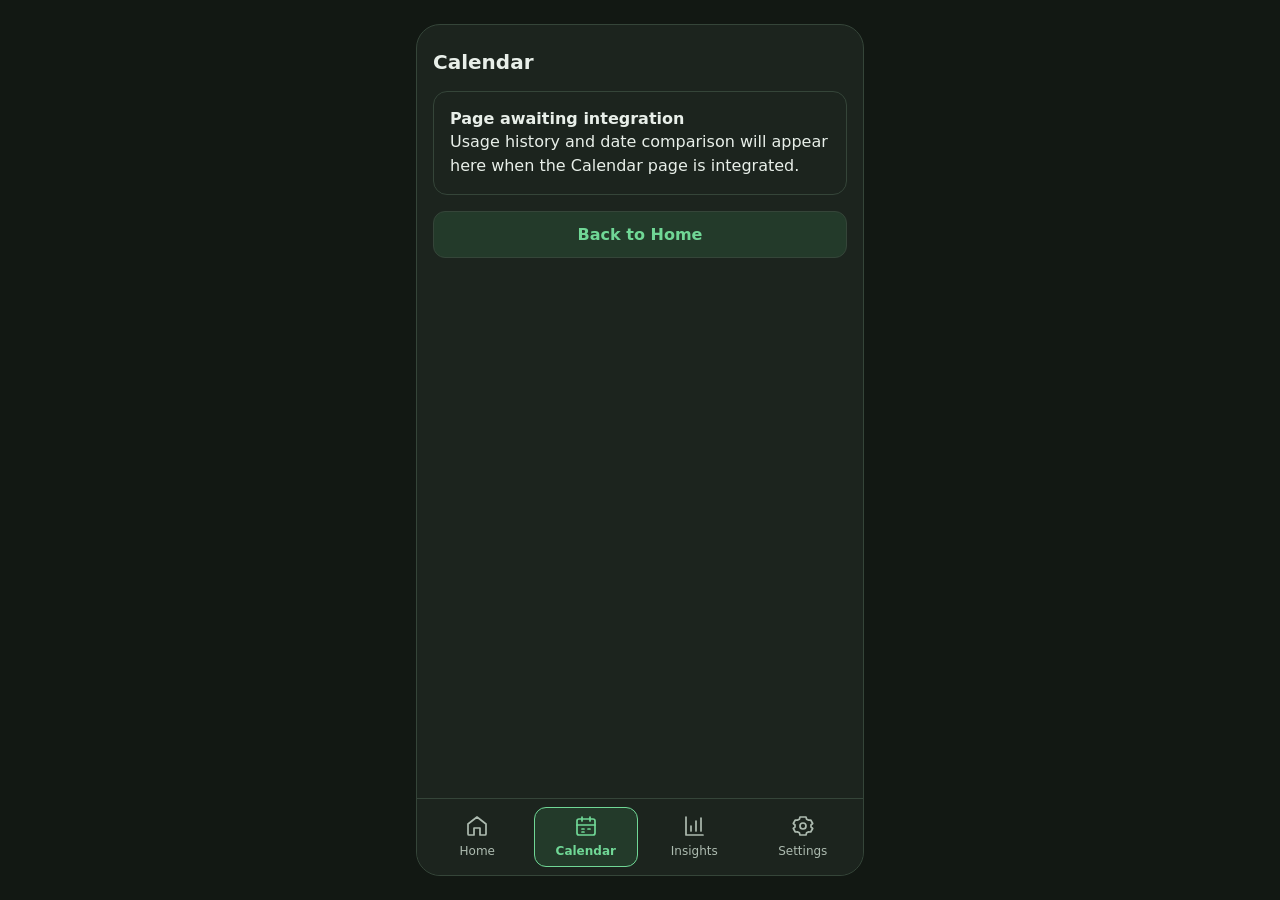
==== pages/calendar.html @ cbe985e0 "feat: implement Task 5 dashboard and shared UI foundation Add mobile-first Home, reusable styles, an" ====
<!doctype html>
<html lang="en">
<head>
  <meta charset="utf-8">
  <link rel="icon" href="data:image/svg+xml,%3Csvg xmlns=%22http://www.w3.org/2000/svg%22 viewBox=%220 0 32 32%22%3E%3Crect width=%2232%22 height=%2232%22 rx=%228%22 fill=%22%23233a2a%22/%3E%3Cpath d=%22m8 16 5 5 11-11%22 fill=%22none%22 stroke=%22%2370d796%22 stroke-width=%223%22/%3E%3C/svg%3E">
  <meta name="viewport" content="width=device-width, initial-scale=1, viewport-fit=cover">
  <meta name="theme-color" content="#121813">
  <title>Calendar · Intention Checker</title>
  <link rel="stylesheet" href="../css/global.css">
  <script src="../js/navigation.js" defer></script>
</head>
<body data-page="calendar">
  <a class="skip-link" href="#main">Skip to content</a>
  <div class="app-shell">
    <header class="page-header"><h1>Calendar</h1></header>
    <main id="main" class="page-content handoff" tabindex="-1">
      <section class="card"><h2>Page awaiting integration</h2><p>Usage history and date comparison will appear here when the Calendar page is integrated.</p></section>
      <a class="button button-secondary" href="../index.html">Back to Home</a>
    </main>
    <nav class="bottom-nav" data-bottom-nav aria-label="Main navigation"></nav>
  </div>
</body>
</html>
---- css/global.css ----
/* Shared foundation. See docs/UI_FOUNDATION.md before integration. */
:root {
  color-scheme: dark;
  --color-bg: #121813;
  --color-surface: #1c241e;
  --color-text: #e8efe9;
  --color-muted: #adbbb0;
  --color-border: #354539;
  --color-accent: #70d796;
  --color-primary: #2f9e5a;
  --color-primary-text: #08180e;
  --color-selected: #233a2a;
  --color-warning: #ffbd7a;
  --color-danger: #ffaaa4;
  --space-1: .25rem;
  --space-2: .5rem;
  --space-3: .75rem;
  --space-4: 1rem;
  --space-5: 1.5rem;
  --space-6: 2rem;
  --radius: .875rem;
  --font-body: system-ui, -apple-system, "Segoe UI", sans-serif;
}
* { box-sizing: border-box; }
body { margin: 0; background: var(--color-bg); color: var(--color-text); font: 1rem/1.5 var(--font-body); }
a { color: inherit; }
button, input, select, textarea { font: inherit; }
button, a { -webkit-tap-highlight-color: transparent; }
:focus-visible { outline: 3px solid var(--color-accent); outline-offset: 4px; }
h1, h2, h3, p { margin: 0; }
h1 { font-size: 1.25rem; line-height: 1.3; font-weight: 700; }
h2 { font-size: 1rem; line-height: 1.4; font-weight: 650; }
h3 { font-size: 1rem; }
.app-shell { max-width: 28rem; min-height: 100dvh; margin: 0 auto; background: var(--color-surface); display: flex; flex-direction: column; }
.page-header { display: flex; justify-content: space-between; align-items: center; gap: var(--space-3); padding: calc(var(--space-5) + env(safe-area-inset-top, 0px)) var(--space-4) var(--space-4); }
.page-content { flex: 1; padding: 0 var(--space-4) var(--space-5); min-width: 0; }
.card { background: var(--color-surface); border: 1px solid var(--color-border); border-radius: var(--radius); padding: var(--space-4); }
.muted { color: var(--color-muted); }
.button { display: inline-flex; justify-content: center; align-items: center; gap: var(--space-2); min-height: 44px; padding: .65rem 1rem; border: 1px solid transparent; border-radius: .75rem; background: var(--color-accent); color: var(--color-primary-text); font-weight: 650; text-decoration: none; cursor: pointer; }
.button-secondary { color: var(--color-accent); background: var(--color-selected); border-color: var(--color-border); }
.button-quiet { color: var(--color-text); background: transparent; border-color: var(--color-border); }
.icon { display: inline-block; width: 24px; height: 24px; flex-shrink: 0; vertical-align: middle; }
.bottom-nav { position: sticky; bottom: 0; display: grid; grid-template-columns: repeat(4, minmax(0, 1fr)); gap: var(--space-1); padding: var(--space-2) var(--space-2) calc(var(--space-2) + env(safe-area-inset-bottom, 0px)); background: var(--color-surface); border-top: 1px solid var(--color-border); z-index: 10; }
.nav-link { min-height: 60px; display: flex; flex-direction: column; align-items: center; justify-content: center; gap: var(--space-1); border-radius: .75rem; color: var(--color-muted); font-size: .75rem; text-decoration: none; border: 1px solid transparent; }
.nav-link[aria-current="page"] { background: var(--color-selected); border-color: var(--color-accent); color: var(--color-accent); font-weight: 700; }
@media (hover: hover) {
  .button:hover, .nav-link:hover { filter: brightness(1.15); }
  .card[href]:hover { border-color: var(--color-accent); }
}
.skip-link { position: fixed; top: .5rem; left: .5rem; transform: translateY(-180%); background: var(--color-accent); color: var(--color-primary-text); padding: .75rem; z-index: 100; }
.skip-link:focus { transform: none; }
.notice { padding: var(--space-4); border: 1px solid var(--color-border); border-radius: var(--radius); }
.handoff { display: grid; align-content: start; gap: var(--space-4); }
@media (min-width: 600px) {
  body { padding: var(--space-5) 0; }
  .app-shell { min-height: calc(100dvh - 3rem); border: 1px solid var(--color-border); border-radius: 1.5rem; }
  .bottom-nav { border-radius: 0 0 1.5rem 1.5rem; }
}
@media (prefers-reduced-motion: reduce) {
  *, *::before, *::after { scroll-behavior: auto !important; }
}
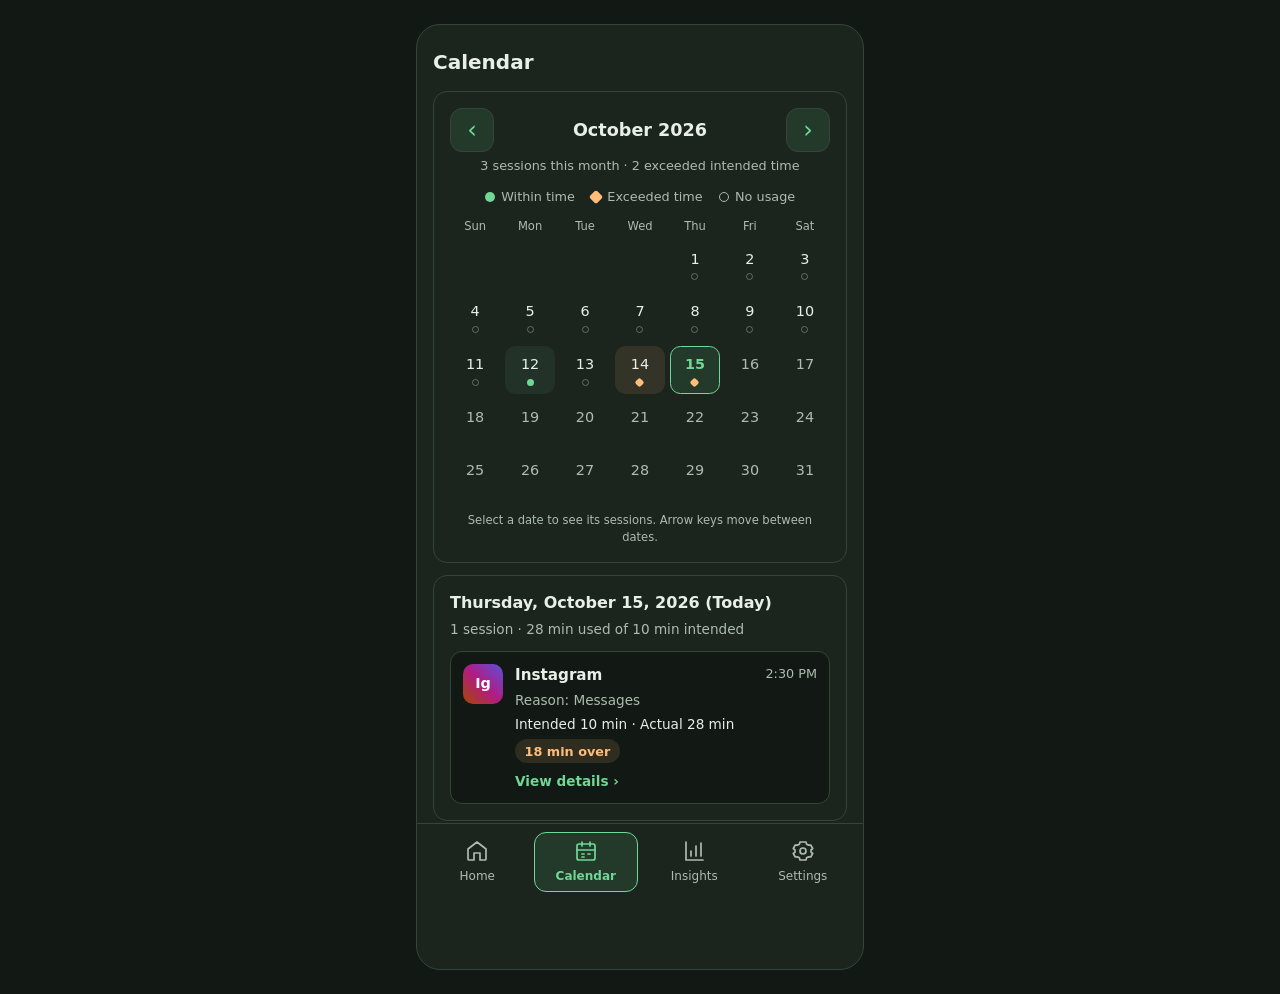
==== commit 6018f633: "Implement calendar page with date sessions and compare flow" ====
--- a/pages/calendar.html
+++ b/pages/calendar.html
@@ -5,17 +5,51 @@
   <link rel="icon" href="data:image/svg+xml,%3Csvg xmlns=%22http://www.w3.org/2000/svg%22 viewBox=%220 0 32 32%22%3E%3Crect width=%2232%22 height=%2232%22 rx=%228%22 fill=%22%23233a2a%22/%3E%3Cpath d=%22m8 16 5 5 11-11%22 fill=%22none%22 stroke=%22%2370d796%22 stroke-width=%223%22/%3E%3C/svg%3E">
   <meta name="viewport" content="width=device-width, initial-scale=1, viewport-fit=cover">
   <meta name="theme-color" content="#121813">
+  <meta name="description" content="Browse past app sessions by date and see where usage stayed within or exceeded the intended time.">
   <title>Calendar · Intention Checker</title>
   <link rel="stylesheet" href="../css/global.css">
+  <link rel="stylesheet" href="../css/calendar.css">
   <script src="../js/navigation.js" defer></script>
+  <script src="../js/session-data.js" defer></script>
+  <script src="../js/calendar.js" defer></script>
 </head>
 <body data-page="calendar">
   <a class="skip-link" href="#main">Skip to content</a>
   <div class="app-shell">
     <header class="page-header"><h1>Calendar</h1></header>
-    <main id="main" class="page-content handoff" tabindex="-1">
-      <section class="card"><h2>Page awaiting integration</h2><p>Usage history and date comparison will appear here when the Calendar page is integrated.</p></section>
-      <a class="button button-secondary" href="../index.html">Back to Home</a>
+    <main id="main" class="page-content calendar-page" tabindex="-1">
+      <section class="notice compare-banner" id="compare-banner" hidden>
+        <p id="compare-text"></p>
+        <a class="button button-quiet" id="compare-cancel" href="session-details.html">Cancel comparison</a>
+      </section>
+
+      <section class="card calendar-card" aria-labelledby="month-label">
+        <div class="month-nav">
+          <button type="button" class="month-button" id="prev-month" aria-label="Previous month"><span aria-hidden="true">‹</span></button>
+          <h2 id="month-label" aria-live="polite"></h2>
+          <button type="button" class="month-button" id="next-month" aria-label="Next month"><span aria-hidden="true">›</span></button>
+        </div>
+        <p class="muted month-summary" id="month-summary"></p>
+        <ul class="legend" aria-label="Legend">
+          <li><span class="marker is-within" aria-hidden="true"></span>Within time</li>
+          <li><span class="marker is-over" aria-hidden="true"></span>Exceeded time</li>
+          <li><span class="marker is-none" aria-hidden="true"></span>No usage</li>
+        </ul>
+        <div class="weekdays" aria-hidden="true">
+          <span>Sun</span><span>Mon</span><span>Tue</span><span>Wed</span><span>Thu</span><span>Fri</span><span>Sat</span>
+        </div>
+        <div class="day-grid" id="day-grid" role="group" aria-labelledby="month-label"></div>
+        <p class="muted grid-hint">Select a date to see its sessions. Arrow keys move between dates.</p>
+      </section>
+
+      <section class="card day-panel" id="day-panel" aria-live="polite" aria-labelledby="day-heading">
+        <h2 id="day-heading"></h2>
+        <p class="muted" id="day-summary"></p>
+        <ul class="session-list" id="session-list"></ul>
+      </section>
+
+      <p class="muted demo-note">Demo data: sessions are sample history for usability testing, not real phone usage.</p>
+      <noscript><p class="notice">JavaScript is off. The calendar needs JavaScript; <a href="../index.html">return to Home</a>.</p></noscript>
     </main>
     <nav class="bottom-nav" data-bottom-nav aria-label="Main navigation"></nav>
   </div>
--- a/css/calendar.css
+++ b/css/calendar.css
@@ -0,0 +1,67 @@
+.calendar-page { display: grid; align-content: start; gap: var(--space-3); }
+
+.calendar-page .compare-banner { display: grid; gap: var(--space-3); background: var(--color-selected); border-color: var(--color-accent); font-size: .9rem; }
+.calendar-page .compare-banner[hidden] { display: none; }
+
+.calendar-page .month-nav { display: flex; align-items: center; justify-content: space-between; gap: var(--space-2); }
+.calendar-page .month-nav h2 { font-size: 1.1rem; text-align: center; }
+.calendar-page .month-button { display: grid; place-items: center; width: 44px; height: 44px; border: 1px solid var(--color-border); border-radius: .75rem; background: var(--color-selected); color: var(--color-accent); font-size: 1.5rem; line-height: 1; cursor: pointer; }
+.calendar-page .month-summary { margin-top: var(--space-1); text-align: center; font-size: .8rem; }
+
+.calendar-page .legend { display: flex; flex-wrap: wrap; justify-content: center; gap: var(--space-2) var(--space-4); list-style: none; margin: var(--space-3) 0; padding: 0; font-size: .8rem; color: var(--color-muted); }
+.calendar-page .legend li { display: inline-flex; align-items: center; gap: .4rem; }
+
+.calendar-page .marker { display: inline-block; width: 10px; height: 10px; border-radius: 50%; flex-shrink: 0; }
+.calendar-page .marker.is-within { background: var(--color-accent); }
+.calendar-page .marker.is-over { background: var(--color-warning); border-radius: 2px; transform: rotate(45deg); }
+.calendar-page .marker.is-none { background: transparent; border: 1.5px solid var(--color-muted); }
+
+.calendar-page .weekdays, .calendar-page .day-grid { display: grid; grid-template-columns: repeat(7, minmax(0, 1fr)); gap: .3rem; }
+.calendar-page .weekdays { margin-bottom: .3rem; text-align: center; font-size: .72rem; color: var(--color-muted); }
+
+.calendar-page .day { position: relative; display: flex; flex-direction: column; align-items: center; justify-content: center; gap: .2rem; min-height: 48px; padding: .25rem 0; border: 1px solid transparent; border-radius: .65rem; background: transparent; color: var(--color-text); font-size: .9rem; font-variant-numeric: tabular-nums; cursor: pointer; }
+.calendar-page .day .marker { width: 7px; height: 7px; }
+.calendar-page .day.is-none .marker { opacity: .45; }
+.calendar-page .day.is-future { color: var(--color-muted); }
+.calendar-page .day.is-future .marker { visibility: hidden; }
+.calendar-page .day.is-within { background: rgb(112 215 150 / .08); }
+.calendar-page .day.is-over { background: rgb(255 189 122 / .1); }
+.calendar-page .day.is-today { border-color: var(--color-border); font-weight: 700; }
+.calendar-page .day.is-today .day-number { color: var(--color-accent); }
+.calendar-page .day.is-selected { background: var(--color-selected); border-color: var(--color-accent); font-weight: 700; }
+.calendar-page .grid-hint { margin-top: var(--space-3); font-size: .72rem; text-align: center; }
+
+.calendar-page .day-panel { display: grid; gap: var(--space-1); }
+.calendar-page .day-panel > p { font-size: .85rem; }
+.calendar-page .session-list { display: grid; gap: var(--space-2); list-style: none; margin: var(--space-2) 0 0; padding: 0; }
+.calendar-page .empty-state { padding: var(--space-3); border: 1px dashed var(--color-border); border-radius: .75rem; color: var(--color-muted); font-size: .85rem; text-align: center; }
+
+.calendar-page .session-card { display: flex; gap: .75rem; align-items: flex-start; padding: var(--space-3); border: 1px solid var(--color-border); border-radius: .75rem; background: var(--color-bg); text-decoration: none; }
+.calendar-page .session-card.is-disabled { opacity: .7; }
+.calendar-page .session-body { display: grid; gap: .2rem; flex: 1; min-width: 0; font-size: .85rem; }
+.calendar-page .session-title { display: flex; justify-content: space-between; gap: var(--space-2); font-size: .95rem; font-weight: 650; }
+.calendar-page .session-time { font-size: .8rem; font-weight: 400; }
+.calendar-page .session-minutes { font-variant-numeric: tabular-nums; }
+.calendar-page .session-action { margin-top: var(--space-1); color: var(--color-accent); font-weight: 600; font-size: .85rem; }
+.calendar-page .session-action.muted { color: var(--color-muted); font-weight: 400; }
+
+.calendar-page .app-icon { display: grid; place-items: center; width: 40px; height: 40px; flex-shrink: 0; border-radius: 10px; color: white; font-weight: 700; font-size: .9rem; }
+.calendar-page .app-icon-instagram { background: linear-gradient(45deg, #a54700, #b11c83, #5851db); }
+.calendar-page .app-icon-tiktok { background: #111; border: 1px solid #69756b; }
+.calendar-page .app-icon-youtube { background: #b91c16; }
+
+.calendar-page .status-pill { justify-self: start; margin-top: .15rem; padding: .15rem .6rem; border-radius: 999px; font-size: .8rem; font-weight: 650; }
+.calendar-page .status-pill.is-over { color: var(--color-warning); background: rgb(255 189 122 / .12); }
+.calendar-page .status-pill.is-within { color: var(--color-accent); background: var(--color-selected); }
+
+.calendar-page .demo-note { font-size: .72rem; text-align: center; }
+
+@media (hover: hover) {
+  .calendar-page .day:hover { border-color: var(--color-accent); }
+  .calendar-page .month-button:hover { filter: brightness(1.15); }
+  .calendar-page a.session-card:hover { border-color: var(--color-accent); }
+}
+@media (max-width: 350px) {
+  .calendar-page .day { min-height: 44px; font-size: .8rem; }
+  .calendar-page .card { padding: var(--space-3); }
+}
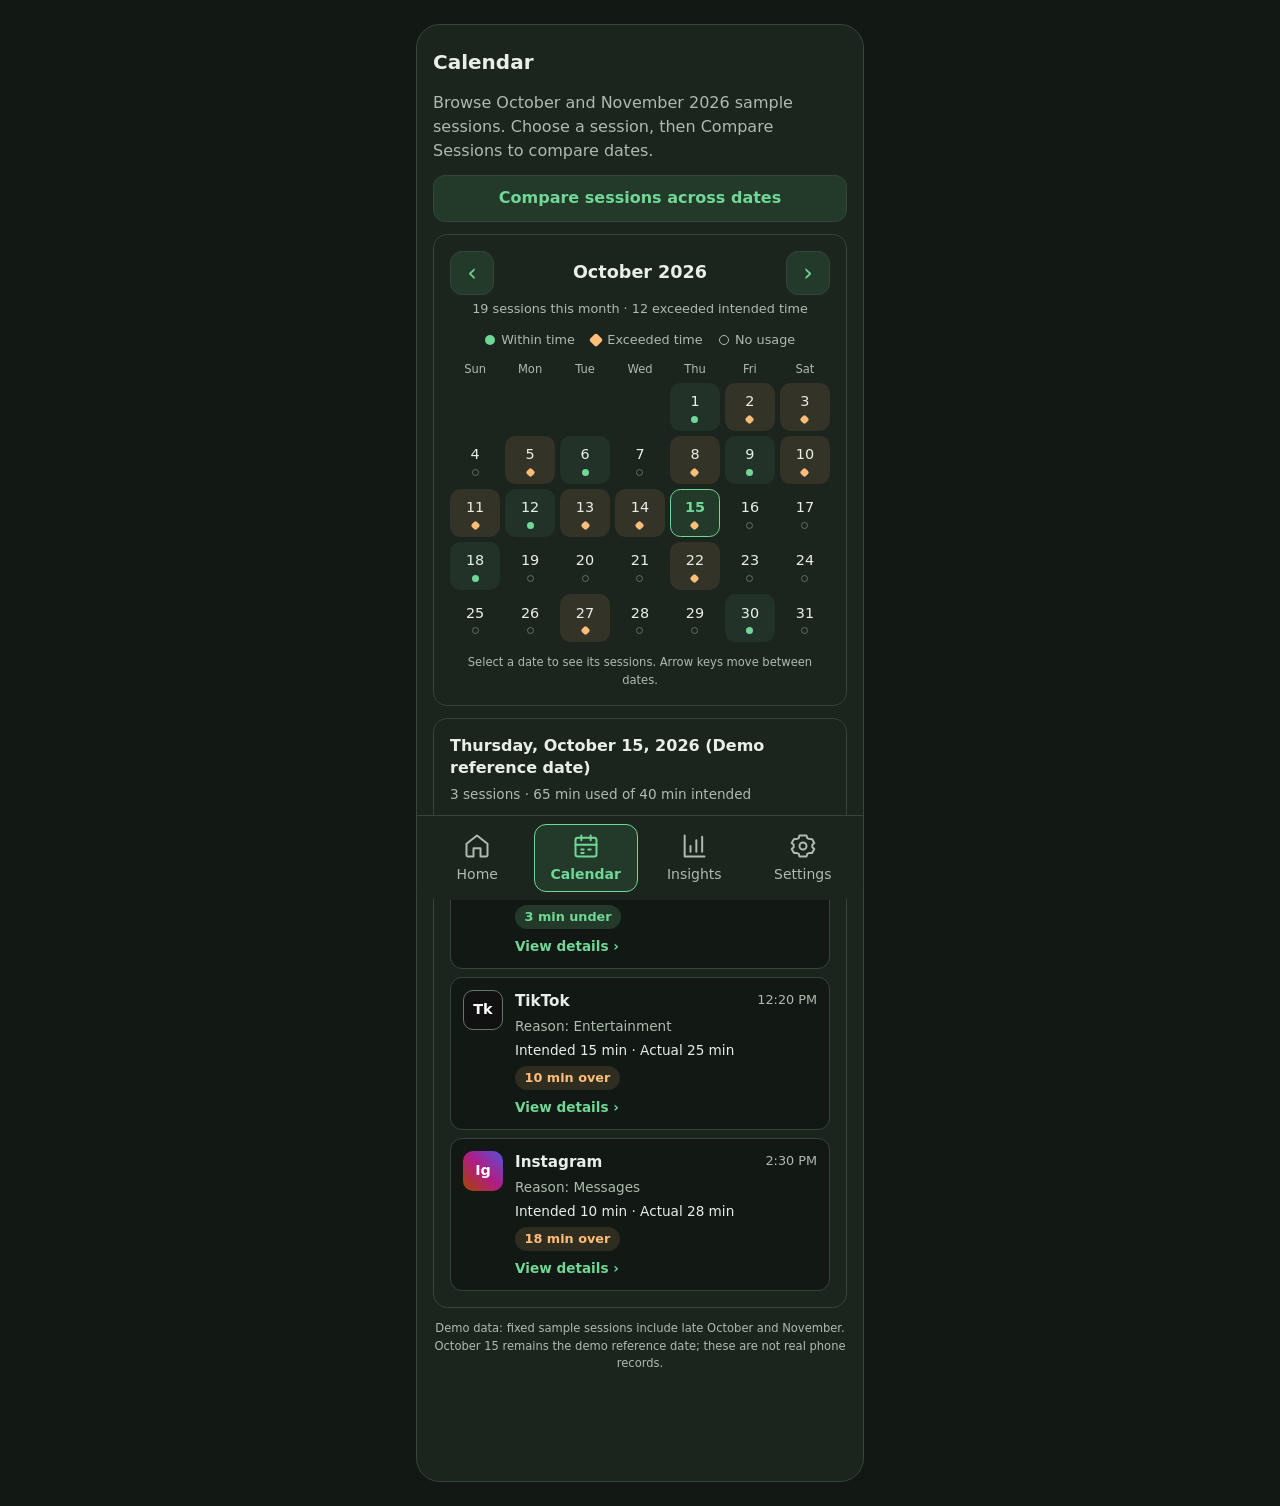
==== commit abf2113d: "fix: resolve UI issues and improve application functionality" ====
--- a/pages/calendar.html
+++ b/pages/calendar.html
@@ -23,6 +23,8 @@
         <a class="button button-quiet" id="compare-cancel" href="session-details.html">Cancel comparison</a>
       </section>
 
+      <p class="muted">Browse October and November 2026 sample sessions. Choose a session, then Compare Sessions to compare dates.</p>
+      <a class="button button-secondary" href="session-details.html?pick=ig-2026-10-14-a">Compare sessions across dates</a>
       <section class="card calendar-card" aria-labelledby="month-label">
         <div class="month-nav">
           <button type="button" class="month-button" id="prev-month" aria-label="Previous month"><span aria-hidden="true">‹</span></button>
@@ -48,7 +50,7 @@
         <ul class="session-list" id="session-list"></ul>
       </section>
 
-      <p class="muted demo-note">Demo data: sessions are sample history for usability testing, not real phone usage.</p>
+      <p class="muted demo-note">Demo data: fixed sample sessions include late October and November. October 15 remains the demo reference date; these are not real phone records.</p>
       <noscript><p class="notice">JavaScript is off. The calendar needs JavaScript; <a href="../index.html">return to Home</a>.</p></noscript>
     </main>
     <nav class="bottom-nav" data-bottom-nav aria-label="Main navigation"></nav>
--- a/css/global.css
+++ b/css/global.css
@@ -59,3 +59,7 @@
 @media (prefers-reduced-motion: reduce) {
   *, *::before, *::after { scroll-behavior: auto !important; }
 }
+
+/* Integrated DP3 usability pass: readable shared navigation. */
+.nav-link { font-size: .875rem; min-height: 68px; }
+.nav-link .icon { width: 28px; height: 28px; }
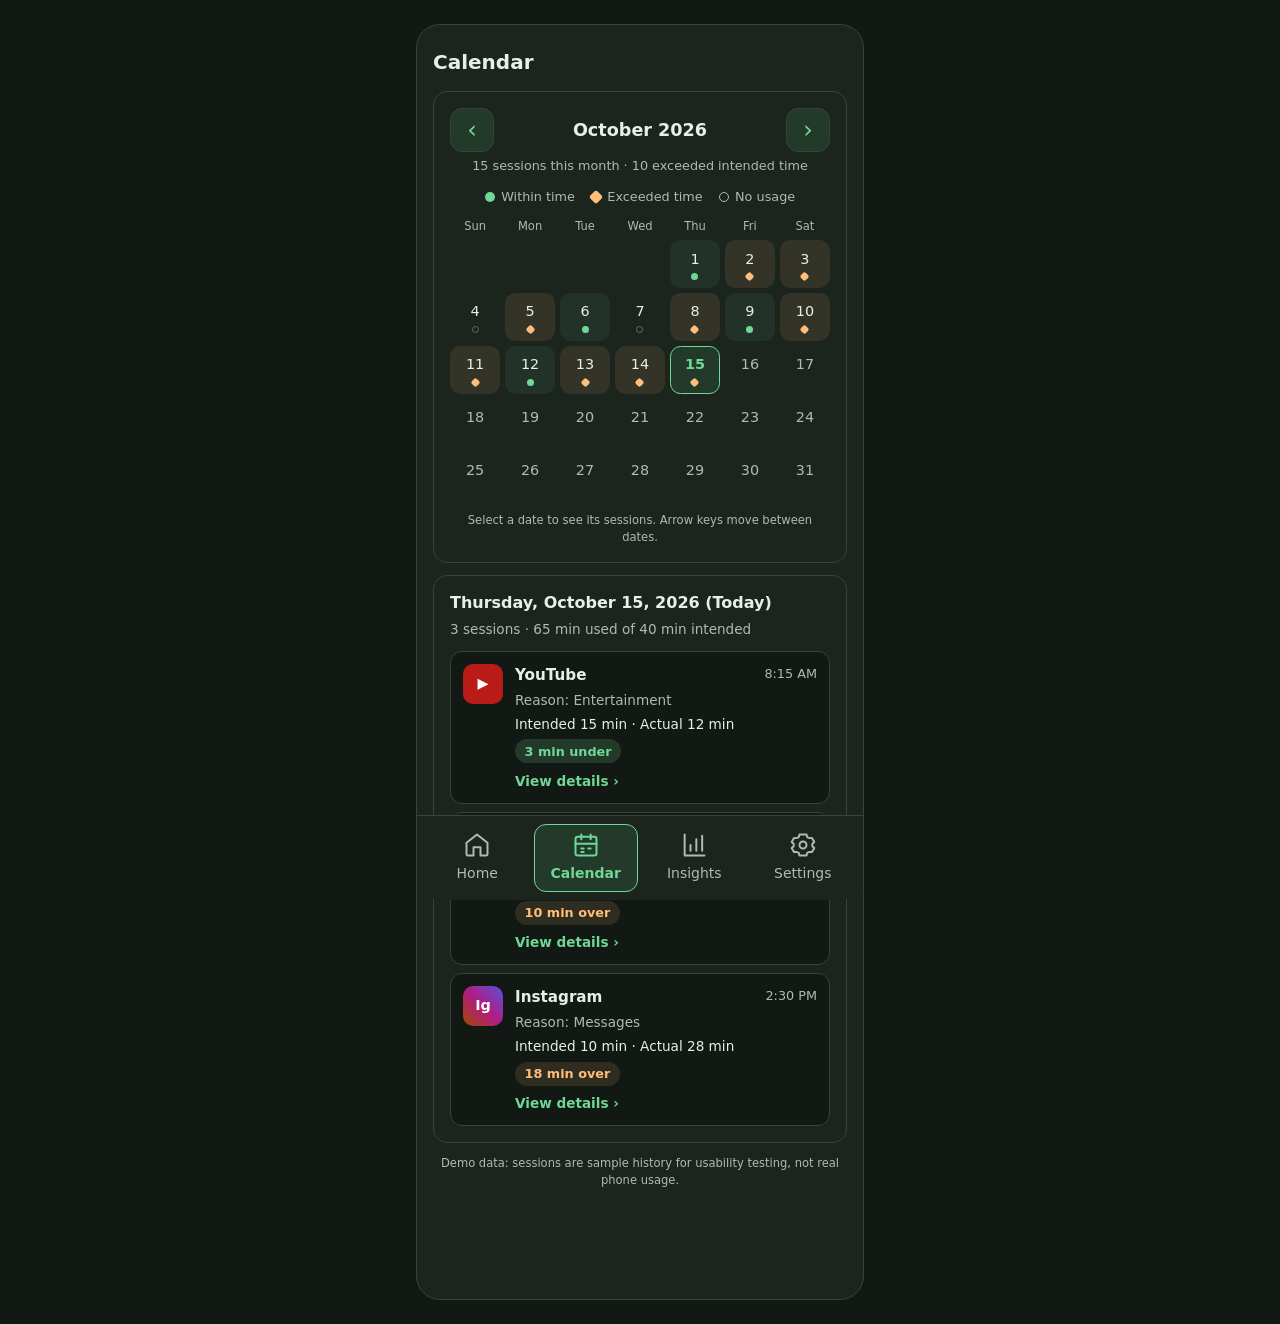
==== commit 2c8a1e62: "Merge remote-tracking branch 'origin/main' into readme-addition" ====
--- a/pages/calendar.html
+++ b/pages/calendar.html
@@ -23,8 +23,6 @@
         <a class="button button-quiet" id="compare-cancel" href="session-details.html">Cancel comparison</a>
       </section>
 
-      <p class="muted">Browse October and November 2026 sample sessions. Choose a session, then Compare Sessions to compare dates.</p>
-      <a class="button button-secondary" href="session-details.html?pick=ig-2026-10-14-a">Compare sessions across dates</a>
       <section class="card calendar-card" aria-labelledby="month-label">
         <div class="month-nav">
           <button type="button" class="month-button" id="prev-month" aria-label="Previous month"><span aria-hidden="true">‹</span></button>
@@ -50,7 +48,7 @@
         <ul class="session-list" id="session-list"></ul>
       </section>
 
-      <p class="muted demo-note">Demo data: fixed sample sessions include late October and November. October 15 remains the demo reference date; these are not real phone records.</p>
+      <p class="muted demo-note">Demo data: sessions are sample history for usability testing, not real phone usage.</p>
       <noscript><p class="notice">JavaScript is off. The calendar needs JavaScript; <a href="../index.html">return to Home</a>.</p></noscript>
     </main>
     <nav class="bottom-nav" data-bottom-nav aria-label="Main navigation"></nav>
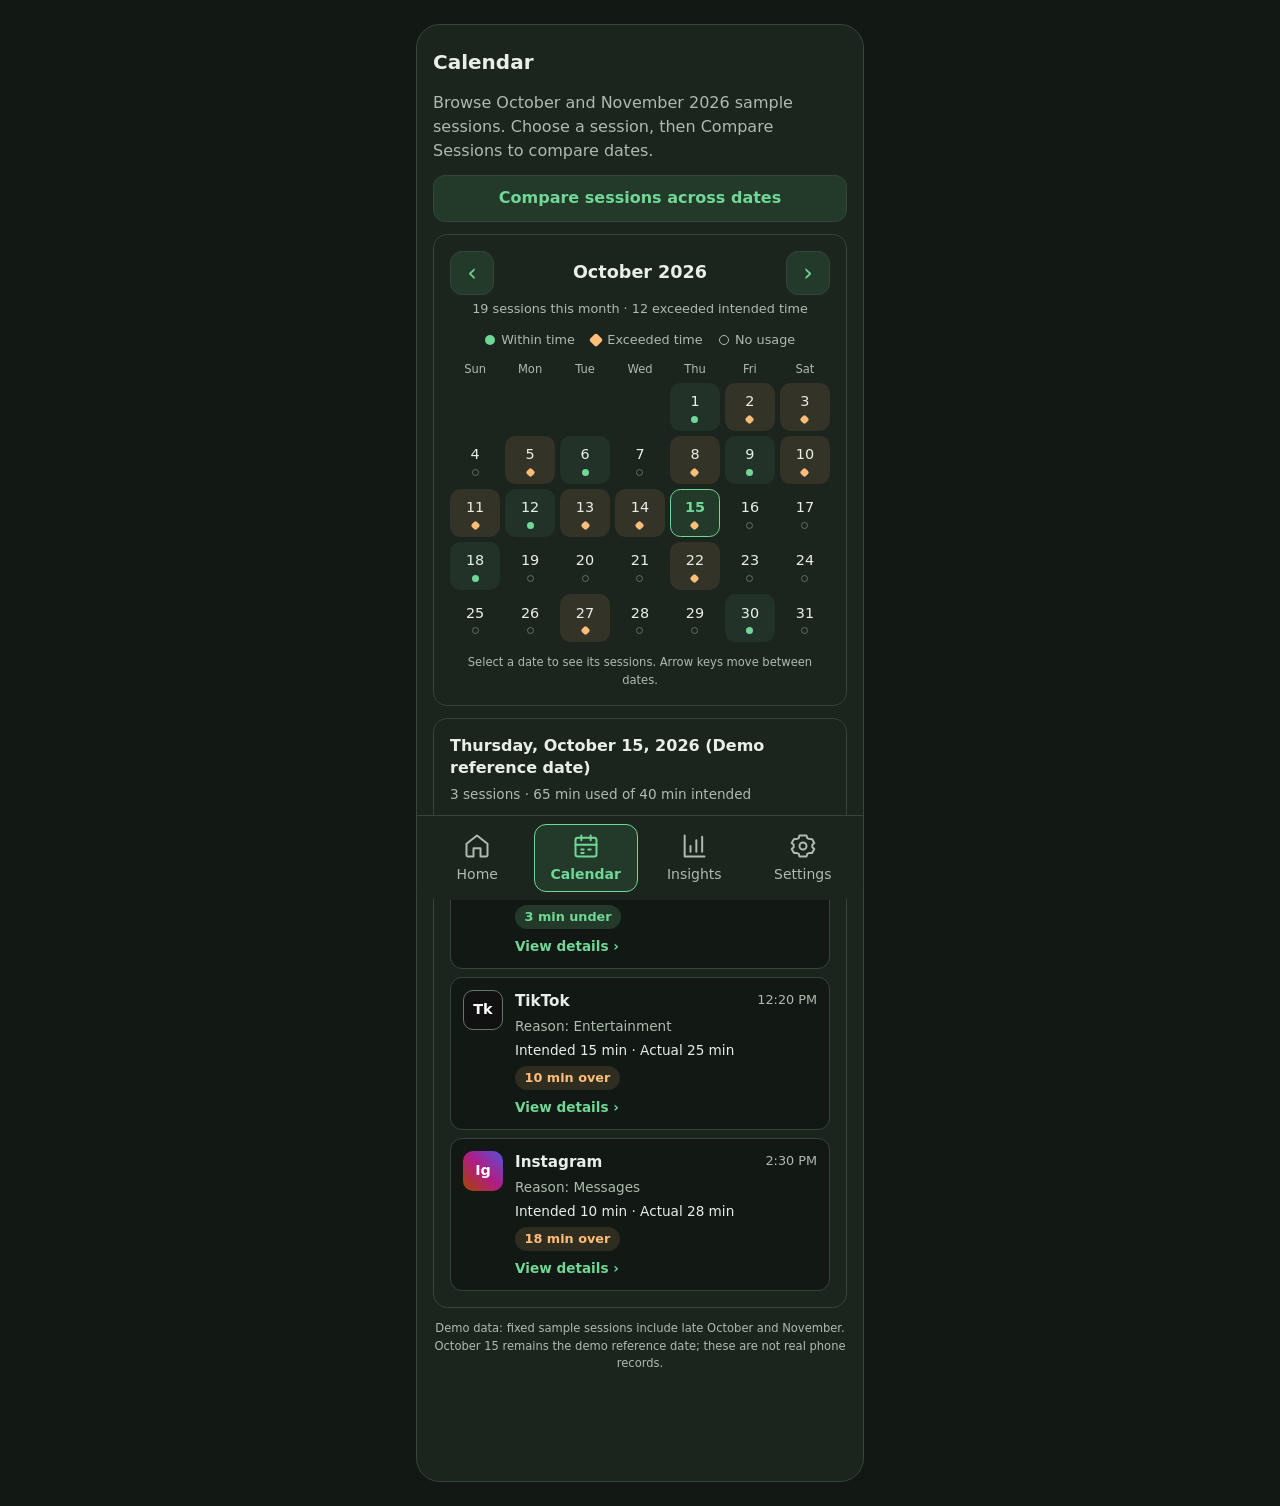
==== commit 437f60c1: "Merge pull request #17 from Harisss24/15-task-6---addressingresolving-ui-issues fix: resolve UI issu" ====
--- a/pages/calendar.html
+++ b/pages/calendar.html
@@ -23,6 +23,8 @@
         <a class="button button-quiet" id="compare-cancel" href="session-details.html">Cancel comparison</a>
       </section>
 
+      <p class="muted">Browse October and November 2026 sample sessions. Choose a session, then Compare Sessions to compare dates.</p>
+      <a class="button button-secondary" href="session-details.html?pick=ig-2026-10-14-a">Compare sessions across dates</a>
       <section class="card calendar-card" aria-labelledby="month-label">
         <div class="month-nav">
           <button type="button" class="month-button" id="prev-month" aria-label="Previous month"><span aria-hidden="true">‹</span></button>
@@ -48,7 +50,7 @@
         <ul class="session-list" id="session-list"></ul>
       </section>
 
-      <p class="muted demo-note">Demo data: sessions are sample history for usability testing, not real phone usage.</p>
+      <p class="muted demo-note">Demo data: fixed sample sessions include late October and November. October 15 remains the demo reference date; these are not real phone records.</p>
       <noscript><p class="notice">JavaScript is off. The calendar needs JavaScript; <a href="../index.html">return to Home</a>.</p></noscript>
     </main>
     <nav class="bottom-nav" data-bottom-nav aria-label="Main navigation"></nav>
